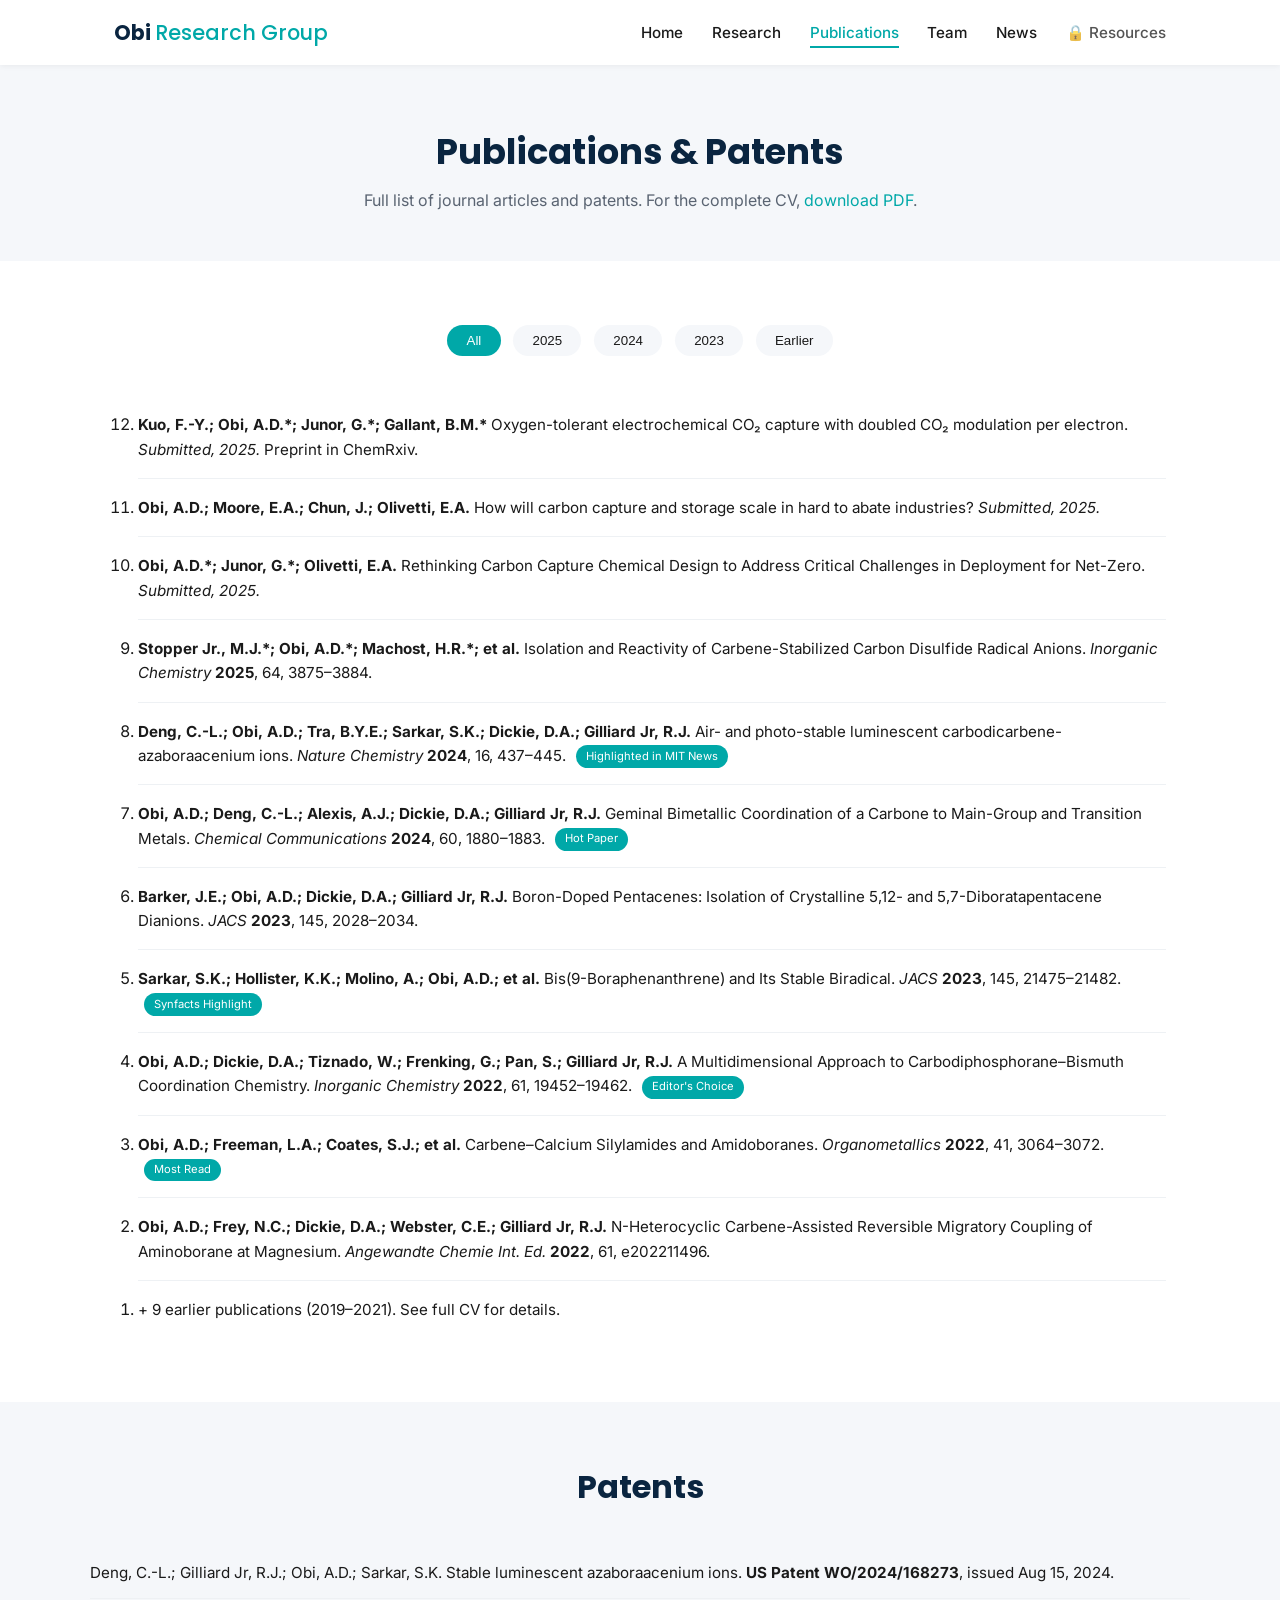
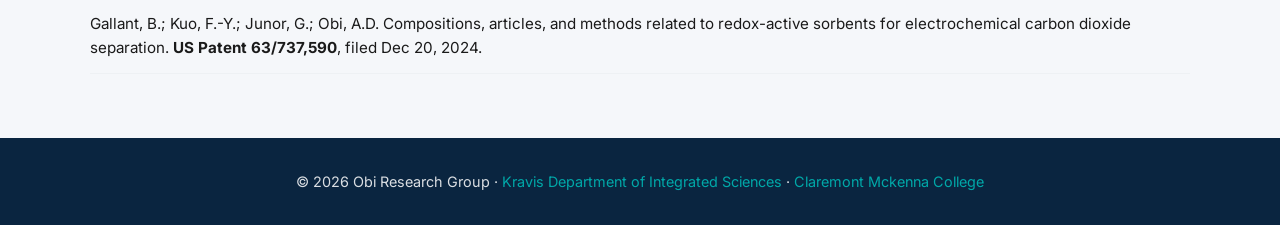
==== publications.html @ a82b8df6 "building initial page framework" ====
<!DOCTYPE html>
<html lang="en">
<head>
<meta charset="UTF-8">
<meta name="viewport" content="width=device-width, initial-scale=1.0">
<title>Publications | Obi Research Group</title>
<link href="https://fonts.googleapis.com/css2?family=Poppins:wght@500;600;700&family=Inter:wght@400;500;600&display=swap" rel="stylesheet">
<link rel="stylesheet" href="css/style.css">
</head>
<body>

<header class="site-header">
  <nav class="navbar">
    <a href="index.html" class="logo">Obi <span>Research Group</span></a>
    <button class="nav-toggle" aria-label="Toggle navigation">&#9776;</button>
    <ul class="nav-links">
      <li><a href="index.html">Home</a></li>
      <li><a href="research.html">Research</a></li>
      <li><a href="publications.html" class="active">Publications</a></li>
      <li><a href="team.html">Team</a></li>
      <li><a href="news.html">News</a></li>
      <li><a href="resources.html" class="nav-lock">🔒 Resources</a></li>
    </ul>
  </nav>
</header>

<main>
  <section class="page-hero">
    <h1>Publications & Patents</h1>
    <p>Full list of journal articles and patents. For the complete CV, <a href="#">download PDF</a>.</p>
  </section>

  <section class="section">
    <div class="filter-bar">
      <button class="filter-btn active" data-year="all">All</button>
      <button class="filter-btn" data-year="2025">2025</button>
      <button class="filter-btn" data-year="2024">2024</button>
      <button class="filter-btn" data-year="2023">2023</button>
      <button class="filter-btn" data-year="earlier">Earlier</button>
    </div>

    <ol class="pub-list" reversed>

      <li class="pub-item" data-year="2025">
        <p class="pub-citation"><strong>Kuo, F.-Y.; Obi, A.D.*; Junor, G.*; Gallant, B.M.*</strong> Oxygen-tolerant electrochemical CO₂ capture with doubled CO₂ modulation per electron. <em>Submitted, 2025.</em> Preprint in ChemRxiv.</p>
      </li>

      <li class="pub-item" data-year="2025">
        <p class="pub-citation"><strong>Obi, A.D.; Moore, E.A.; Chun, J.; Olivetti, E.A.</strong> How will carbon capture and storage scale in hard to abate industries? <em>Submitted, 2025.</em></p>
      </li>

      <li class="pub-item" data-year="2025">
        <p class="pub-citation"><strong>Obi, A.D.*; Junor, G.*; Olivetti, E.A.</strong> Rethinking Carbon Capture Chemical Design to Address Critical Challenges in Deployment for Net-Zero. <em>Submitted, 2025.</em></p>
      </li>

      <li class="pub-item" data-year="2025">
        <p class="pub-citation"><strong>Stopper Jr., M.J.*; Obi, A.D.*; Machost, H.R.*; et al.</strong> Isolation and Reactivity of Carbene-Stabilized Carbon Disulfide Radical Anions. <em>Inorganic Chemistry</em> <strong>2025</strong>, 64, 3875–3884.</p>
      </li>

      <li class="pub-item" data-year="2024">
        <p class="pub-citation"><strong>Deng, C.-L.; Obi, A.D.; Tra, B.Y.E.; Sarkar, S.K.; Dickie, D.A.; Gilliard Jr, R.J.</strong> Air- and photo-stable luminescent carbodicarbene-azaboraacenium ions. <em>Nature Chemistry</em> <strong>2024</strong>, 16, 437–445. <span class="badge">Highlighted in MIT News</span></p>
      </li>

      <li class="pub-item" data-year="2024">
        <p class="pub-citation"><strong>Obi, A.D.; Deng, C.-L.; Alexis, A.J.; Dickie, D.A.; Gilliard Jr, R.J.</strong> Geminal Bimetallic Coordination of a Carbone to Main-Group and Transition Metals. <em>Chemical Communications</em> <strong>2024</strong>, 60, 1880–1883. <span class="badge">Hot Paper</span></p>
      </li>

      <li class="pub-item" data-year="2023">
        <p class="pub-citation"><strong>Barker, J.E.; Obi, A.D.; Dickie, D.A.; Gilliard Jr, R.J.</strong> Boron-Doped Pentacenes: Isolation of Crystalline 5,12- and 5,7-Diboratapentacene Dianions. <em>JACS</em> <strong>2023</strong>, 145, 2028–2034.</p>
      </li>

      <li class="pub-item" data-year="2023">
        <p class="pub-citation"><strong>Sarkar, S.K.; Hollister, K.K.; Molino, A.; Obi, A.D.; et al.</strong> Bis(9-Boraphenanthrene) and Its Stable Biradical. <em>JACS</em> <strong>2023</strong>, 145, 21475–21482. <span class="badge">Synfacts Highlight</span></p>
      </li>

      <li class="pub-item" data-year="earlier">
        <p class="pub-citation"><strong>Obi, A.D.; Dickie, D.A.; Tiznado, W.; Frenking, G.; Pan, S.; Gilliard Jr, R.J.</strong> A Multidimensional Approach to Carbodiphosphorane–Bismuth Coordination Chemistry. <em>Inorganic Chemistry</em> <strong>2022</strong>, 61, 19452–19462. <span class="badge">Editor's Choice</span></p>
      </li>

      <li class="pub-item" data-year="earlier">
        <p class="pub-citation"><strong>Obi, A.D.; Freeman, L.A.; Coates, S.J.; et al.</strong> Carbene–Calcium Silylamides and Amidoboranes. <em>Organometallics</em> <strong>2022</strong>, 41, 3064–3072. <span class="badge">Most Read</span></p>
      </li>

      <li class="pub-item" data-year="earlier">
        <p class="pub-citation"><strong>Obi, A.D.; Frey, N.C.; Dickie, D.A.; Webster, C.E.; Gilliard Jr, R.J.</strong> N-Heterocyclic Carbene-Assisted Reversible Migratory Coupling of Aminoborane at Magnesium. <em>Angewandte Chemie Int. Ed.</em> <strong>2022</strong>, 61, e202211496.</p>
      </li>

      <li class="pub-item" data-year="earlier">
        <p class="pub-citation">+ 9 earlier publications (2019–2021). See full CV for details.</p>
      </li>

    </ol>
  </section>

  <section class="section section-alt">
    <h2 class="section-title">Patents</h2>
    <ul class="pub-list-plain">
      <li>Deng, C.-L.; Gilliard Jr, R.J.; Obi, A.D.; Sarkar, S.K. Stable luminescent azaboraacenium ions. <strong>US Patent WO/2024/168273</strong>, issued Aug 15, 2024.</li>
      <li>Gallant, B.; Kuo, F.-Y.; Junor, G.; Obi, A.D. Compositions, articles, and methods related to redox-active sorbents for electrochemical carbon dioxide separation. <strong>US Patent 63/737,590</strong>, filed Dec 20, 2024.</li>
    </ul>
  </section>
</main>

<footer class="site-footer">
  <p>&copy; <span id="year"></span> Obi Research Group · <a href="https://www.cmc.edu/kravis-department-of-integrated-sciences/">Kravis Department of Integrated Sciences</a> · <a href="https://www.cmc.edu/">Claremont Mckenna College</a></p>
</footer>

<script src="js/script.js"></script>
</body>
</html>
---- css/style.css ----
/* ===== VARIABLES ===== */
:root {
  --color-primary: #0A2540;
  --color-primary-light: #123a5e;
  --color-accent: #00A8A8;
  --color-accent-light: #4fd1d1;
  --color-bg: #FFFFFF;
  --color-bg-alt: #F5F7FA;
  --color-text: #1A1A1A;
  --color-text-light: #5A6472;
  --font-heading: 'Poppins', sans-serif;
  --font-body: 'Inter', sans-serif;
  --radius: 10px;
  --shadow: 0 4px 16px rgba(10, 37, 64, 0.08);
  --transition: 0.25s ease;
  --max-width: 1100px;
}

/* ===== RESET ===== */
* { margin: 0; padding: 0; box-sizing: border-box; }
html { scroll-behavior: smooth; }
body {
  font-family: var(--font-body);
  color: var(--color-text);
  background: var(--color-bg);
  line-height: 1.6;
}
a { text-decoration: none; color: var(--color-accent); transition: var(--transition); }
a:hover { color: var(--color-primary); }
ul { list-style: none; }
img { max-width: 100%; display: block; }
h1, h2, h3, h4 { font-family: var(--font-heading); color: var(--color-primary); line-height: 1.3; }

/* ===== HEADER / NAV ===== */
.site-header {
  position: sticky;
  top: 0;
  background: rgba(255, 255, 255, 0.95);
  backdrop-filter: blur(8px);
  box-shadow: 0 1px 6px rgba(0,0,0,0.06);
  z-index: 100;
}
.navbar {
  max-width: var(--max-width);
  margin: 0 auto;
  display: flex;
  align-items: center;
  justify-content: space-between;
  padding: 1rem 1.5rem;
}
.logo {
  font-family: var(--font-heading);
  font-weight: 700;
  font-size: 1.3rem;
  color: var(--color-primary);
}
.logo span { color: var(--color-accent); font-weight: 500; }
.nav-links {
  display: flex;
  gap: 1.8rem;
}
.nav-links a {
  color: var(--color-text);
  font-weight: 500;
  font-size: 0.95rem;
  position: relative;
}
.nav-links a.active { color: var(--color-accent); }
.nav-links a.active::after {
  content: '';
  position: absolute;
  bottom: -6px; left: 0;
  width: 100%; height: 2px;
  background: var(--color-accent);
}
.nav-lock { opacity: 0.75; font-size: 0.9rem; }
.nav-toggle {
  display: none;
  background: none;
  border: none;
  font-size: 1.5rem;
  cursor: pointer;
  color: var(--color-primary);
}

/* ===== HERO (home) ===== */
.hero {
  background: linear-gradient(135deg, var(--color-primary) 0%, var(--color-primary-light) 60%, var(--color-accent) 150%);
  color: white;
  padding: 6rem 1.5rem 5rem;
  text-align: center;
}
.hero-content { max-width: 700px; margin: 0 auto; }
.hero h1 { color: white; font-size: 2.6rem; margin-bottom: 1.2rem; }
.hero p { font-size: 1.15rem; color: rgba(255,255,255,0.9); margin-bottom: 2rem; }
.hero-buttons { display: flex; gap: 1rem; justify-content: center; flex-wrap: wrap; }

/* ===== PAGE HERO (other pages) ===== */
.page-hero {
  background: var(--color-bg-alt);
  padding: 4rem 1.5rem 3rem;
  text-align: center;
}
.page-hero h1 { font-size: 2.2rem; margin-bottom: 0.8rem; }
.page-hero p { color: var(--color-text-light); max-width: 650px; margin: 0 auto; }

/* ===== BUTTONS ===== */
.btn {
  display: inline-block;
  padding: 0.75rem 1.6rem;
  border-radius: var(--radius);
  font-weight: 600;
  font-size: 0.95rem;
  transition: var(--transition);
  border: 2px solid transparent;
  cursor: pointer;
}
.btn-primary {
  background: var(--color-accent);
  color: white;
}
.btn-primary:hover { background: var(--color-accent-light); color: white; transform: translateY(-2px); }
.btn-outline {
  border-color: white;
  color: white;
}
.btn-outline:hover { background: white; color: var(--color-primary); }
.page-hero .btn-outline, .section .btn-outline {
  border-color: var(--color-primary);
  color: var(--color-primary);
}
.section .btn-outline:hover { background: var(--color-primary); color: white; }

/* ===== STATS BAR ===== */
.stats {
  display: flex;
  justify-content: center;
  gap: 3rem;
  flex-wrap: wrap;
  padding: 3rem 1.5rem;
  background: var(--color-bg-alt);
}
.stat { text-align: center; }
.stat-number {
  display: block;
  font-family: var(--font-heading);
  font-size: 2.2rem;
  font-weight: 700;
  color: var(--color-accent);
}
.stat-label { color: var(--color-text-light); font-size: 0.9rem; }

/* ===== SECTIONS ===== */
.section {
  max-width: var(--max-width);
  margin: 0 auto;
  padding: 4rem 1.5rem;
}
.section-alt { background: var(--color-bg-alt); max-width: 100%; }
.section-alt > * { max-width: var(--max-width); margin-left: auto; margin-right: auto; }
.section-title {
  text-align: center;
  font-size: 2rem;
  margin-bottom: 2.5rem;
}
.section-subtitle {
  text-align: center;
  color: var(--color-text-light);
  margin-bottom: 2rem;
}
.center-link { text-align: center; margin-top: 2rem; }

/* ===== CARDS ===== */
.card-grid {
  display: grid;
  grid-template-columns: repeat(auto-fit, minmax(260px, 1fr));
  gap: 2rem;
}
.card {
  background: white;
  border-radius: var(--radius);
  padding: 2rem;
  box-shadow: var(--shadow);
  transition: var(--transition);
}
.card:hover { transform: translateY(-6px); }
.card-icon { font-size: 2rem; margin-bottom: 1rem; }
.card h3 { margin-bottom: 0.8rem; font-size: 1.15rem; }
.card p { color: var(--color-text-light); margin-bottom: 1rem; font-size: 0.95rem; }
.card-link { font-weight: 600; font-size: 0.9rem; }

/* ===== NEWS PREVIEW (home) ===== */
.news-preview-grid {
  display: grid;
  grid-template-columns: repeat(auto-fit, minmax(260px, 1fr));
  gap: 1.5rem;
}
.news-card {
  background: white;
  border-radius: var(--radius);
  padding: 1.5rem;
  box-shadow: var(--shadow);
}
.news-date {
  display: inline-block;
  background: var(--color-accent);
  color: white;
  font-size: 0.75rem;
  padding: 0.2rem 0.6rem;
  border-radius: 20px;
  margin-bottom: 0.8rem;
}
.news-card h4 { font-size: 1rem; margin-bottom: 0.5rem; }
.news-card p { font-size: 0.9rem; color: var(--color-text-light); }

/* ===== JOIN SECTION ===== */
.join-section { text-align: center; }
.join-grid { max-width: 700px; margin: 0 auto; text-align: left; }
.join-list { margin: 1.5rem 0; }
.join-list li { margin-bottom: 0.8rem; }
.join-list { list-style: disc; padding-left: 1.2rem; }

/* ===== RESEARCH PAGE ===== */
.research-area {
  display: grid;
  grid-template-columns: 1fr 1fr;
  gap: 3rem;
  align-items: center;
  padding: 3rem 1.5rem;
}
.research-area.reverse { direction: rtl; }
.research-area.reverse > * { direction: ltr; }
.research-text h2 { margin-bottom: 1rem; }
.research-text p { color: var(--color-text-light); margin-bottom: 1.2rem; }
.pub-tags { display: flex; gap: 0.6rem; flex-wrap: wrap; }
.pub-tags li {
  background: var(--color-bg-alt);
  color: var(--color-primary);
  font-size: 0.85rem;
  padding: 0.4rem 0.9rem;
  border-radius: 20px;
  font-weight: 500;
}
.placeholder-image {
  background: var(--color-bg-alt);
  border: 2px dashed #ccd6e0;
  border-radius: var(--radius);
  min-height: 220px;
  display: flex;
  align-items: center;
  justify-content: center;
  color: var(--color-text-light);
  font-size: 0.9rem;
}

/* ===== PUBLICATIONS PAGE ===== */
.filter-bar {
  display: flex;
  justify-content: center;
  gap: 0.8rem;
  flex-wrap: wrap;
  margin-bottom: 2.5rem;
}
.filter-btn {
  background: var(--color-bg-alt);
  border: none;
  padding: 0.5rem 1.2rem;
  border-radius: 20px;
  cursor: pointer;
  font-weight: 500;
  color: var(--color-text);
  transition: var(--transition);
}
.filter-btn.active, .filter-btn:hover {
  background: var(--color-accent);
  color: white;
}
.pub-list { padding-left: 1.5rem; }
.pub-item {
  padding: 1rem 0;
  border-bottom: 1px solid #eef1f4;
}
.pub-item:last-child { border-bottom: none; }
.pub-citation { font-size: 0.95rem; }
.pub-list-plain li {
  padding: 0.8rem 0;
  border-bottom: 1px solid #eef1f4;
  font-size: 0.95rem;
}
.badge {
  display: inline-block;
  background: var(--color-accent);
  color: white;
  font-size: 0.7rem;
  padding: 0.15rem 0.6rem;
  border-radius: 12px;
  margin-left: 0.4rem;
  vertical-align: middle;
}

/* ===== TEAM PAGE ===== */
.pi-card {
  display: grid;
  grid-template-columns: 220px 1fr;
  gap: 2.5rem;
  align-items: center;
}
.pi-photo { min-height: 220px; border-radius: var(--radius); }
.pi-title { color: var(--color-accent); font-weight: 600; margin-bottom: 1rem; }
.pi-bio p { color: var(--color-text-light); margin-bottom: 1.2rem; }
.pi-links a { margin-right: 1.2rem; font-weight: 600; font-size: 0.9rem; }

.team-grid {
  display: grid;
  grid-template-columns: repeat(auto-fit, minmax(200px, 1fr));
  gap: 2rem;
}
.team-card { background: white; border-radius: var(--radius); padding: 1.5rem; text-align: center; box-shadow: var(--shadow); }
.team-photo { min-height: 160px; border-radius: 50%; margin: 0 auto 1rem; width: 160px; }
.team-role { color: var(--color-accent); font-weight: 600; font-size: 0.85rem; }
.team-area { color: var(--color-text-light); font-size: 0.85rem; }

.alumni-grid {
  display: grid;
  grid-template-columns: 1fr 1fr;
  gap: 3rem;
}
.alumni-column h4 { margin-bottom: 1rem; }
.alumni-column li { padding: 0.4rem 0; color: var(--color-text-light); font-size: 0.95rem; }

/* ===== NEWS TIMELINE ===== */
.timeline { position: relative; padding-left: 2rem; border-left: 3px solid var(--color-bg-alt); }
.timeline-item { margin-bottom: 2.5rem; position: relative; }
.timeline-item::before {
  content: '';
  position: absolute;
  left: -2.45rem;
  top: 0.3rem;
  width: 14px; height: 14px;
  border-radius: 50%;
  background: var(--color-accent);
  border: 3px solid white;
}
.timeline-date {
  display: block;
  font-weight: 700;
  color: var(--color-primary);
  margin-bottom: 0.4rem;
  font-size: 0.9rem;
}
.timeline-content h3 { font-size: 1.1rem; margin: 0.4rem 0; }
.timeline-content p { color: var(--color-text-light); font-size: 0.95rem; }
.badge-talk { background: #4a6fa5; }
.badge-award { background: #c48f00; }
.badge-pub { background: var(--color-accent); }

/* ===== RESOURCES / PASSWORD GATE ===== */
.password-gate {
  max-width: 420px;
  margin: 0 auto;
  text-align: center;
  background: var(--color-bg-alt);
  padding: 2.5rem;
  border-radius: var(--radius);
}
.password-gate input {
  width: 100%;
  padding: 0.7rem 1rem;
  margin: 1.2rem 0;
  border: 1px solid #ccd6e0;
  border-radius: var(--radius);
  font-size: 1rem;
}
.password-error { color: #c0392b; font-size: 0.85rem; min-height: 1.2rem; }
.hidden { display: none; }
.resource-list li { padding: 0.6rem 0; font-size: 1rem; }
.resource-note { color: var(--color-text-light); font-size: 0.85rem; margin-top: 1.5rem; }

/* ===== FOOTER ===== */
.site-footer {
  background: var(--color-primary);
  color: rgba(255,255,255,0.85);
  text-align: center;
  padding: 2rem 1.5rem;
  font-size: 0.9rem;
}
.footer-links a { color: var(--color-accent-light); margin: 0 0.3rem; }

/* ===== RESPONSIVE ===== */
@media (max-width: 850px) {
  .research-area, .research-area.reverse { grid-template-columns: 1fr; direction: ltr; }
  .pi-card { grid-template-columns: 1fr; text-align: center; }
  .alumni-grid { grid-template-columns: 1fr; }
}

@media (max-width: 768px) {
  .nav-toggle { display: block; }
  .nav-links {
    display: none;
    position: absolute;
    top: 100%; left: 0; right: 0;
    background: white;
    flex-direction: column;
    padding: 1rem 1.5rem;
    box-shadow: 0 4px 10px rgba(0,0,0,0.08);
  }
  .nav-links.open { display: flex; }
  .hero h1 { font-size: 2rem; }
}
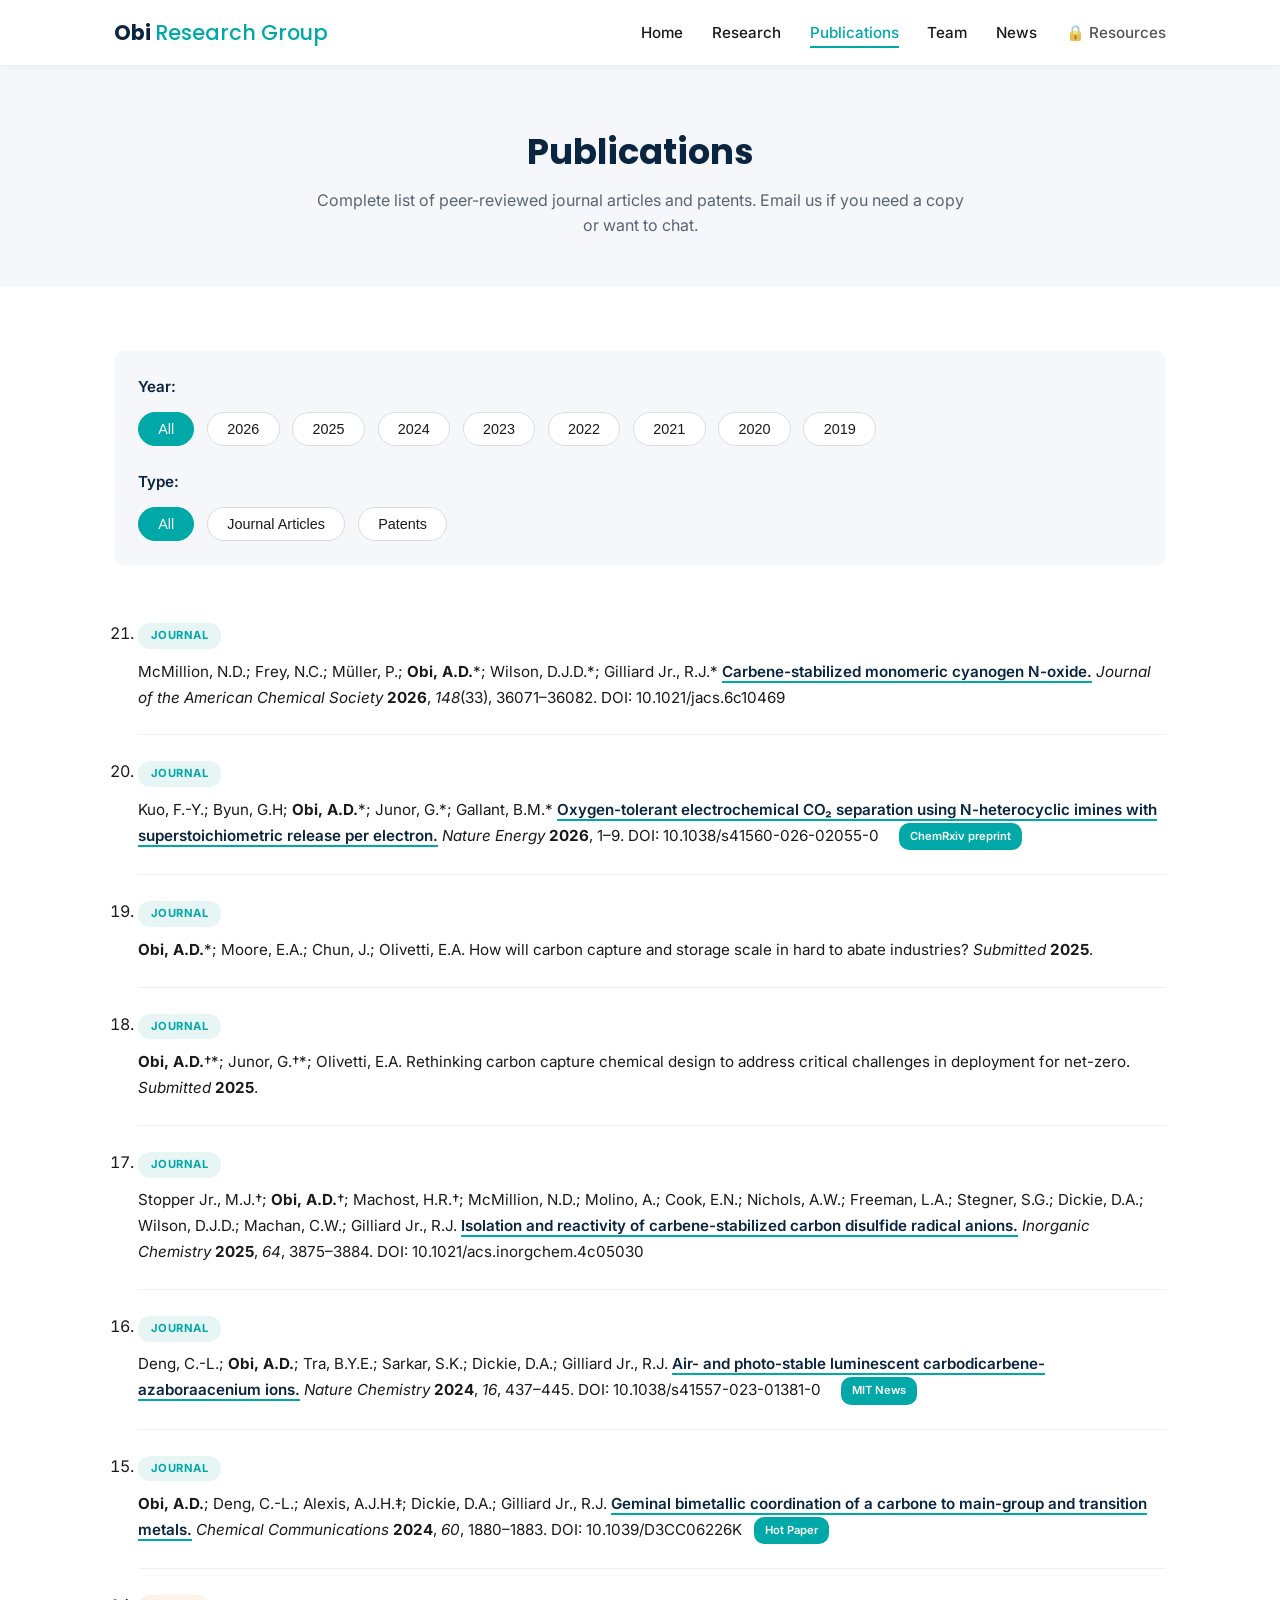
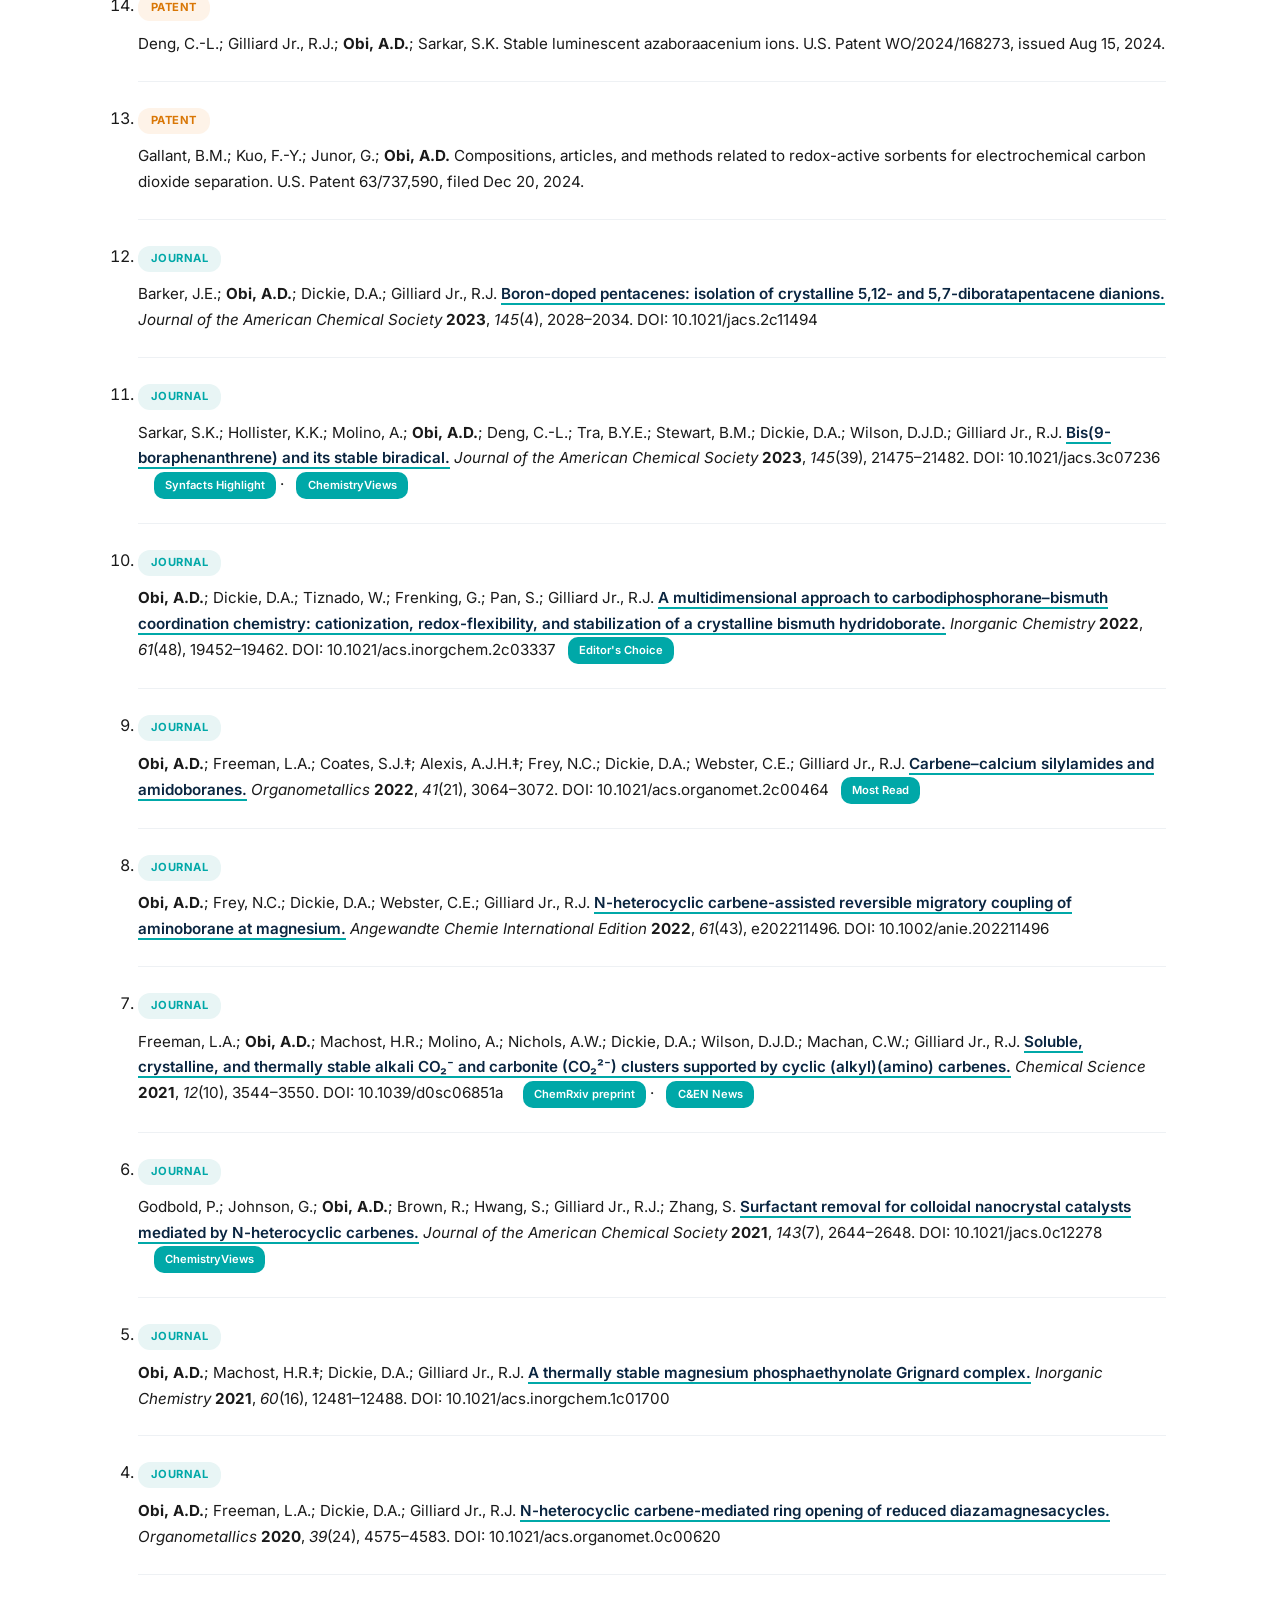
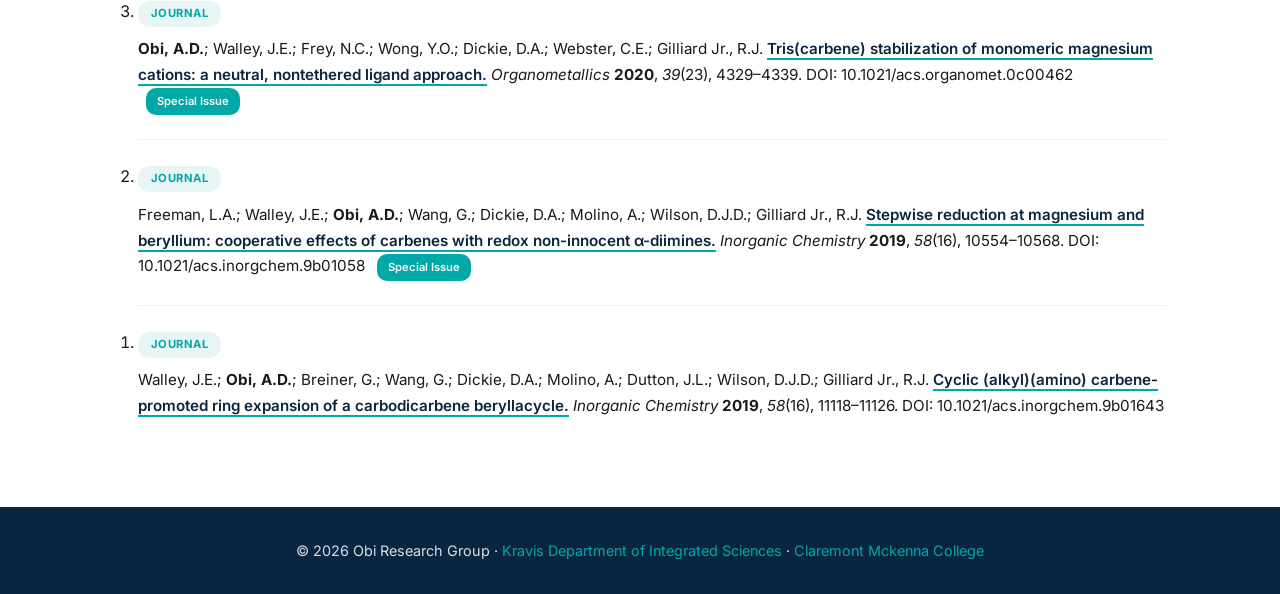
==== commit 70ff0a2e: "wholesale changes" ====
--- a/publications.html
+++ b/publications.html
@@ -26,83 +26,160 @@
 
 <main>
   <section class="page-hero">
-    <h1>Publications & Patents</h1>
-    <p>Full list of journal articles and patents. For the complete CV, <a href="#">download PDF</a>.</p>
+    <h1>Publications</h1>
+    <p>Complete list of peer-reviewed journal articles and patents. Email us if you need a copy or want to chat. </p>
   </section>
 
   <section class="section">
-    <div class="filter-bar">
-      <button class="filter-btn active" data-year="all">All</button>
-      <button class="filter-btn" data-year="2025">2025</button>
-      <button class="filter-btn" data-year="2024">2024</button>
-      <button class="filter-btn" data-year="2023">2023</button>
-      <button class="filter-btn" data-year="earlier">Earlier</button>
+    <div class="filter-controls">
+      <div class="filter-group">
+        <label>Year:</label>
+        <div class="filter-bar">
+          <button class="filter-btn active" data-filter="year" data-value="all">All</button>
+          <button class="filter-btn" data-filter="year" data-value="2026">2026</button>
+          <button class="filter-btn" data-filter="year" data-value="2025">2025</button>
+          <button class="filter-btn" data-filter="year" data-value="2024">2024</button>
+          <button class="filter-btn" data-filter="year" data-value="2023">2023</button>
+          <button class="filter-btn" data-filter="year" data-value="2022">2022</button>
+          <button class="filter-btn" data-filter="year" data-value="2021">2021</button>
+          <button class="filter-btn" data-filter="year" data-value="2020">2020</button>
+          <button class="filter-btn" data-filter="year" data-value="2019">2019</button>
+        </div>
+      </div>
+      
+      <div class="filter-group">
+        <label>Type:</label>
+        <div class="filter-bar">
+          <button class="filter-btn active" data-filter="type" data-value="all">All</button>
+          <button class="filter-btn" data-filter="type" data-value="journal">Journal Articles</button>
+          <button class="filter-btn" data-filter="type" data-value="patent">Patents</button>
+        </div>
+      </div>
     </div>
 
     <ol class="pub-list" reversed>
 
-      <li class="pub-item" data-year="2025">
-        <p class="pub-citation"><strong>Kuo, F.-Y.; Obi, A.D.*; Junor, G.*; Gallant, B.M.*</strong> Oxygen-tolerant electrochemical CO₂ capture with doubled CO₂ modulation per electron. <em>Submitted, 2025.</em> Preprint in ChemRxiv.</p>
+      <!-- 2026 JOURNAL ARTICLES -->
+      <li class="pub-item" data-year="2026" data-type="journal">
+        <span class="pub-type-badge journal-badge">Journal</span>
+        <p class="pub-citation">McMillion, N.D.; Frey, N.C.; Müller, P.; <strong>Obi, A.D.</strong>*; Wilson, D.J.D.*; Gilliard Jr., R.J.* <a href="https://doi.org/10.1021/jacs.6c10469" target="_blank" class="pub-link">Carbene-stabilized monomeric cyanogen N-oxide.</a> <em>Journal of the American Chemical Society</em> <strong>2026</strong>, <em>148</em>(33), 36071–36082. DOI: 10.1021/jacs.6c10469</p>
       </li>
 
-      <li class="pub-item" data-year="2025">
-        <p class="pub-citation"><strong>Obi, A.D.; Moore, E.A.; Chun, J.; Olivetti, E.A.</strong> How will carbon capture and storage scale in hard to abate industries? <em>Submitted, 2025.</em></p>
+      <li class="pub-item" data-year="2026" data-type="journal">
+        <span class="pub-type-badge journal-badge">Journal</span>
+        <p class="pub-citation">Kuo, F.-Y.; Byun, G.H; <strong>Obi, A.D.</strong>*; Junor, G.*; Gallant, B.M.* <a href="https://www.nature.com/articles/s41560-026-02055-0" target="_blank" class="pub-link">Oxygen-tolerant electrochemical CO₂ separation using N-heterocyclic imines with superstoichiometric release per electron.</a> <em>Nature Energy</em> <strong>2026</strong>, 1–9. DOI: 10.1038/s41560-026-02055-0 <span class="pub-links"><a href="https://doi.org/10.26434/chemrxiv-2025-dp67x" target="_blank" class="highlight-link">ChemRxiv preprint</a></span></p>
       </li>
 
-      <li class="pub-item" data-year="2025">
-        <p class="pub-citation"><strong>Obi, A.D.*; Junor, G.*; Olivetti, E.A.</strong> Rethinking Carbon Capture Chemical Design to Address Critical Challenges in Deployment for Net-Zero. <em>Submitted, 2025.</em></p>
+      <li class="pub-item" data-year="2026" data-type="journal">
+        <span class="pub-type-badge journal-badge">Journal</span>
+        <p class="pub-citation"><strong>Obi, A.D.</strong>*; Moore, E.A.; Chun, J.; Olivetti, E.A. How will carbon capture and storage scale in hard to abate industries? <em>Submitted</em> <strong>2025</strong>.</p>
       </li>
 
-      <li class="pub-item" data-year="2025">
-        <p class="pub-citation"><strong>Stopper Jr., M.J.*; Obi, A.D.*; Machost, H.R.*; et al.</strong> Isolation and Reactivity of Carbene-Stabilized Carbon Disulfide Radical Anions. <em>Inorganic Chemistry</em> <strong>2025</strong>, 64, 3875–3884.</p>
+      <li class="pub-item" data-year="2026" data-type="journal">
+        <span class="pub-type-badge journal-badge">Journal</span>
+        <p class="pub-citation"><strong>Obi, A.D.</strong>†*; Junor, G.†*; Olivetti, E.A. Rethinking carbon capture chemical design to address critical challenges in deployment for net-zero. <em>Submitted</em> <strong>2025</strong>.</p>
       </li>
 
-      <li class="pub-item" data-year="2024">
-        <p class="pub-citation"><strong>Deng, C.-L.; Obi, A.D.; Tra, B.Y.E.; Sarkar, S.K.; Dickie, D.A.; Gilliard Jr, R.J.</strong> Air- and photo-stable luminescent carbodicarbene-azaboraacenium ions. <em>Nature Chemistry</em> <strong>2024</strong>, 16, 437–445. <span class="badge">Highlighted in MIT News</span></p>
+      <!-- 2025 JOURNAL ARTICLES -->
+      <li class="pub-item" data-year="2025" data-type="journal">
+        <span class="pub-type-badge journal-badge">Journal</span>
+        <p class="pub-citation">Stopper Jr., M.J.†; <strong>Obi, A.D.</strong>†; Machost, H.R.†; McMillion, N.D.; Molino, A.; Cook, E.N.; Nichols, A.W.; Freeman, L.A.; Stegner, S.G.; Dickie, D.A.; Wilson, D.J.D.; Machan, C.W.; Gilliard Jr., R.J. <a href="https://pubs.acs.org/doi/full/10.1021/acs.inorgchem.4c05030" target="_blank" class="pub-link">Isolation and reactivity of carbene-stabilized carbon disulfide radical anions.</a> <em>Inorganic Chemistry</em> <strong>2025</strong>, <em>64</em>, 3875–3884. DOI: 10.1021/acs.inorgchem.4c05030</p>
       </li>
 
-      <li class="pub-item" data-year="2024">
-        <p class="pub-citation"><strong>Obi, A.D.; Deng, C.-L.; Alexis, A.J.; Dickie, D.A.; Gilliard Jr, R.J.</strong> Geminal Bimetallic Coordination of a Carbone to Main-Group and Transition Metals. <em>Chemical Communications</em> <strong>2024</strong>, 60, 1880–1883. <span class="badge">Hot Paper</span></p>
+      <!-- 2024 JOURNAL ARTICLES -->
+      <li class="pub-item" data-year="2024" data-type="journal">
+        <span class="pub-type-badge journal-badge">Journal</span>
+        <p class="pub-citation">Deng, C.-L.; <strong>Obi, A.D.</strong>; Tra, B.Y.E.; Sarkar, S.K.; Dickie, D.A.; Gilliard Jr., R.J. <a href="https://www.nature.com/articles/s41557-023-01381-0" target="_blank" class="pub-link">Air- and photo-stable luminescent carbodicarbene-azaboraacenium ions.</a> <em>Nature Chemistry</em> <strong>2024</strong>, <em>16</em>, 437–445. DOI: 10.1038/s41557-023-01381-0 <span class="pub-links"><a href="https://news.mit.edu/2023/chemists-create-organic-molecules-rainbow-colors-1205" target="_blank" class="highlight-link">MIT News</a></span></p>
       </li>
 
-      <li class="pub-item" data-year="2023">
-        <p class="pub-citation"><strong>Barker, J.E.; Obi, A.D.; Dickie, D.A.; Gilliard Jr, R.J.</strong> Boron-Doped Pentacenes: Isolation of Crystalline 5,12- and 5,7-Diboratapentacene Dianions. <em>JACS</em> <strong>2023</strong>, 145, 2028–2034.</p>
+      <li class="pub-item" data-year="2024" data-type="journal">
+        <span class="pub-type-badge journal-badge">Journal</span>
+        <p class="pub-citation"><strong>Obi, A.D.</strong>; Deng, C.-L.; Alexis, A.J.H.‡; Dickie, D.A.; Gilliard Jr., R.J. <a href="https://pubs.rsc.org/en/Content/ArticleLanding/2024/CC/D3CC06226K" target="_blank" class="pub-link">Geminal bimetallic coordination of a carbone to main-group and transition metals.</a> <em>Chemical Communications</em> <strong>2024</strong>, <em>60</em>, 1880–1883. DOI: 10.1039/D3CC06226K <span class="badge">Hot Paper</span></p>
       </li>
 
-      <li class="pub-item" data-year="2023">
-        <p class="pub-citation"><strong>Sarkar, S.K.; Hollister, K.K.; Molino, A.; Obi, A.D.; et al.</strong> Bis(9-Boraphenanthrene) and Its Stable Biradical. <em>JACS</em> <strong>2023</strong>, 145, 21475–21482. <span class="badge">Synfacts Highlight</span></p>
+      <!-- 2024 PATENTS -->
+      <li class="pub-item" data-year="2024" data-type="patent">
+        <span class="pub-type-badge patent-badge">Patent</span>
+        <p class="pub-citation">Deng, C.-L.; Gilliard Jr., R.J.; <strong>Obi, A.D.</strong>; Sarkar, S.K. Stable luminescent azaboraacenium ions. U.S. Patent WO/2024/168273, issued Aug 15, 2024.</p>
       </li>
 
-      <li class="pub-item" data-year="earlier">
-        <p class="pub-citation"><strong>Obi, A.D.; Dickie, D.A.; Tiznado, W.; Frenking, G.; Pan, S.; Gilliard Jr, R.J.</strong> A Multidimensional Approach to Carbodiphosphorane–Bismuth Coordination Chemistry. <em>Inorganic Chemistry</em> <strong>2022</strong>, 61, 19452–19462. <span class="badge">Editor's Choice</span></p>
+      <li class="pub-item" data-year="2024" data-type="patent">
+        <span class="pub-type-badge patent-badge">Patent</span>
+        <p class="pub-citation">Gallant, B.M.; Kuo, F.-Y.; Junor, G.; <strong>Obi, A.D.</strong> Compositions, articles, and methods related to redox-active sorbents for electrochemical carbon dioxide separation. U.S. Patent 63/737,590, filed Dec 20, 2024.</p>
       </li>
 
-      <li class="pub-item" data-year="earlier">
-        <p class="pub-citation"><strong>Obi, A.D.; Freeman, L.A.; Coates, S.J.; et al.</strong> Carbene–Calcium Silylamides and Amidoboranes. <em>Organometallics</em> <strong>2022</strong>, 41, 3064–3072. <span class="badge">Most Read</span></p>
+      <!-- 2023 JOURNAL ARTICLES -->
+      <li class="pub-item" data-year="2023" data-type="journal">
+        <span class="pub-type-badge journal-badge">Journal</span>
+        <p class="pub-citation">Barker, J.E.; <strong>Obi, A.D.</strong>; Dickie, D.A.; Gilliard Jr., R.J. <a href="https://pubs.acs.org/doi/10.1021/jacs.2c11494" target="_blank" class="pub-link">Boron-doped pentacenes: isolation of crystalline 5,12- and 5,7-diboratapentacene dianions.</a> <em>Journal of the American Chemical Society</em> <strong>2023</strong>, <em>145</em>(4), 2028–2034. DOI: 10.1021/jacs.2c11494</p>
       </li>
 
-      <li class="pub-item" data-year="earlier">
-        <p class="pub-citation"><strong>Obi, A.D.; Frey, N.C.; Dickie, D.A.; Webster, C.E.; Gilliard Jr, R.J.</strong> N-Heterocyclic Carbene-Assisted Reversible Migratory Coupling of Aminoborane at Magnesium. <em>Angewandte Chemie Int. Ed.</em> <strong>2022</strong>, 61, e202211496.</p>
+      <li class="pub-item" data-year="2023" data-type="journal">
+        <span class="pub-type-badge journal-badge">Journal</span>
+        <p class="pub-citation">Sarkar, S.K.; Hollister, K.K.; Molino, A.; <strong>Obi, A.D.</strong>; Deng, C.-L.; Tra, B.Y.E.; Stewart, B.M.; Dickie, D.A.; Wilson, D.J.D.; Gilliard Jr., R.J. <a href="https://pubs.acs.org/doi/10.1021/jacs.3c07236" target="_blank" class="pub-link">Bis(9-boraphenanthrene) and its stable biradical.</a> <em>Journal of the American Chemical Society</em> <strong>2023</strong>, <em>145</em>(39), 21475–21482. DOI: 10.1021/jacs.3c07236 <span class="pub-links"><a href="https://www.thieme-connect.com/products/ejournals/abstract/10.1055/s-0043-1772916" target="_blank" class="highlight-link">Synfacts Highlight</a> · <a href="https://www.chemistryviews.org/bis9-boraphenanthrene-and-stable-biradical-form-isolated/" target="_blank" class="highlight-link">ChemistryViews</a></span></p>
       </li>
 
-      <li class="pub-item" data-year="earlier">
-        <p class="pub-citation">+ 9 earlier publications (2019–2021). See full CV for details.</p>
+      <!-- 2022 JOURNAL ARTICLES -->
+      <li class="pub-item" data-year="2022" data-type="journal">
+        <span class="pub-type-badge journal-badge">Journal</span>
+        <p class="pub-citation"><strong>Obi, A.D.</strong>; Dickie, D.A.; Tiznado, W.; Frenking, G.; Pan, S.; Gilliard Jr., R.J. <a href="https://pubs.acs.org/doi/10.1021/acs.inorgchem.2c03337" target="_blank" class="pub-link">A multidimensional approach to carbodiphosphorane–bismuth coordination chemistry: cationization, redox-flexibility, and stabilization of a crystalline bismuth hydridoborate.</a> <em>Inorganic Chemistry</em> <strong>2022</strong>, <em>61</em>(48), 19452–19462. DOI: 10.1021/acs.inorgchem.2c03337 <span class="badge">Editor's Choice</span></p>
+      </li>
+
+      <li class="pub-item" data-year="2022" data-type="journal">
+        <span class="pub-type-badge journal-badge">Journal</span>
+        <p class="pub-citation"><strong>Obi, A.D.</strong>; Freeman, L.A.; Coates, S.J.‡; Alexis, A.J.H.‡; Frey, N.C.; Dickie, D.A.; Webster, C.E.; Gilliard Jr., R.J. <a href="https://pubs.acs.org/doi/10.1021/acs.organomet.2c00464" target="_blank" class="pub-link">Carbene–calcium silylamides and amidoboranes.</a> <em>Organometallics</em> <strong>2022</strong>, <em>41</em>(21), 3064–3072. DOI: 10.1021/acs.organomet.2c00464 <span class="badge">Most Read</span></p>
+      </li>
+
+      <li class="pub-item" data-year="2022" data-type="journal">
+        <span class="pub-type-badge journal-badge">Journal</span>
+        <p class="pub-citation"><strong>Obi, A.D.</strong>; Frey, N.C.; Dickie, D.A.; Webster, C.E.; Gilliard Jr., R.J. <a href="https://onlinelibrary.wiley.com/doi/abs/10.1002/anie.202211496" target="_blank" class="pub-link">N-heterocyclic carbene-assisted reversible migratory coupling of aminoborane at magnesium.</a> <em>Angewandte Chemie International Edition</em> <strong>2022</strong>, <em>61</em>(43), e202211496. DOI: 10.1002/anie.202211496</p>
+      </li>
+
+      <!-- 2021 JOURNAL ARTICLES -->
+      <li class="pub-item" data-year="2021" data-type="journal">
+        <span class="pub-type-badge journal-badge">Journal</span>
+        <p class="pub-citation">Freeman, L.A.; <strong>Obi, A.D.</strong>; Machost, H.R.; Molino, A.; Nichols, A.W.; Dickie, D.A.; Wilson, D.J.D.; Machan, C.W.; Gilliard Jr., R.J. <a href="https://pubs.rsc.org/en/content/articlelanding/2021/sc/d0sc06851a" target="_blank" class="pub-link">Soluble, crystalline, and thermally stable alkali CO₂⁻ and carbonite (CO₂²⁻) clusters supported by cyclic (alkyl)(amino) carbenes.</a> <em>Chemical Science</em> <strong>2021</strong>, <em>12</em>(10), 3544–3550. DOI: 10.1039/d0sc06851a <span class="pub-links"><a href="https://doi.org/10.26434/chemrxiv.12665336.v2" target="_blank" class="highlight-link">ChemRxiv preprint</a> · <a href="https://cen.acs.org/materials/inorganic-chemistry/Abundant-ingredients-make-CO2-reduction/98/i29" target="_blank" class="highlight-link">C&EN News</a></span></p>
+      </li>
+
+      <li class="pub-item" data-year="2021" data-type="journal">
+        <span class="pub-type-badge journal-badge">Journal</span>
+        <p class="pub-citation">Godbold, P.; Johnson, G.; <strong>Obi, A.D.</strong>; Brown, R.; Hwang, S.; Gilliard Jr., R.J.; Zhang, S. <a href="https://pubs.acs.org/doi/10.1021/jacs.0c12278" target="_blank" class="pub-link">Surfactant removal for colloidal nanocrystal catalysts mediated by N-heterocyclic carbenes.</a> <em>Journal of the American Chemical Society</em> <strong>2021</strong>, <em>143</em>(7), 2644–2648. DOI: 10.1021/jacs.0c12278 <span class="pub-links"><a href="https://www.chemistryviews.org/details/news/11288809/Easy_Surfactant_Removal_from_Nanocrystals/" target="_blank" class="highlight-link">ChemistryViews</a></span></p>
+      </li>
+
+      <li class="pub-item" data-year="2021" data-type="journal">
+        <span class="pub-type-badge journal-badge">Journal</span>
+        <p class="pub-citation"><strong>Obi, A.D.</strong>; Machost, H.R.‡; Dickie, D.A.; Gilliard Jr., R.J. <a href="https://pubs.acs.org/doi/10.1021/acs.inorgchem.1c01700" target="_blank" class="pub-link">A thermally stable magnesium phosphaethynolate Grignard complex.</a> <em>Inorganic Chemistry</em> <strong>2021</strong>, <em>60</em>(16), 12481–12488. DOI: 10.1021/acs.inorgchem.1c01700</p>
+      </li>
+
+      <!-- 2020 JOURNAL ARTICLES -->
+      <li class="pub-item" data-year="2020" data-type="journal">
+        <span class="pub-type-badge journal-badge">Journal</span>
+        <p class="pub-citation"><strong>Obi, A.D.</strong>; Freeman, L.A.; Dickie, D.A.; Gilliard Jr., R.J. <a href="https://pubs.acs.org/doi/10.1021/acs.organomet.0c00620" target="_blank" class="pub-link">N-heterocyclic carbene-mediated ring opening of reduced diazamagnesacycles.</a> <em>Organometallics</em> <strong>2020</strong>, <em>39</em>(24), 4575–4583. DOI: 10.1021/acs.organomet.0c00620</p>
+      </li>
+
+      <li class="pub-item" data-year="2020" data-type="journal">
+        <span class="pub-type-badge journal-badge">Journal</span>
+        <p class="pub-citation"><strong>Obi, A.D.</strong>; Walley, J.E.; Frey, N.C.; Wong, Y.O.; Dickie, D.A.; Webster, C.E.; Gilliard Jr., R.J. <a href="https://pubs.acs.org/doi/10.1021/acs.organomet.0c00462" target="_blank" class="pub-link">Tris(carbene) stabilization of monomeric magnesium cations: a neutral, nontethered ligand approach.</a> <em>Organometallics</em> <strong>2020</strong>, <em>39</em>(23), 4329–4339. DOI: 10.1021/acs.organomet.0c00462 <span class="badge">Special Issue</span></p>
+      </li>
+
+      <!-- 2019 JOURNAL ARTICLES -->
+      <li class="pub-item" data-year="2019" data-type="journal">
+        <span class="pub-type-badge journal-badge">Journal</span>
+        <p class="pub-citation">Freeman, L.A.; Walley, J.E.; <strong>Obi, A.D.</strong>; Wang, G.; Dickie, D.A.; Molino, A.; Wilson, D.J.D.; Gilliard Jr., R.J. <a href="https://pubs.acs.org/doi/10.1021/acs.inorgchem.9b01058" target="_blank" class="pub-link">Stepwise reduction at magnesium and beryllium: cooperative effects of carbenes with redox non-innocent α-diimines.</a> <em>Inorganic Chemistry</em> <strong>2019</strong>, <em>58</em>(16), 10554–10568. DOI: 10.1021/acs.inorgchem.9b01058 <span class="badge">Special Issue</span></p>
+      </li>
+
+      <li class="pub-item" data-year="2019" data-type="journal">
+        <span class="pub-type-badge journal-badge">Journal</span>
+        <p class="pub-citation">Walley, J.E.; <strong>Obi, A.D.</strong>; Breiner, G.; Wang, G.; Dickie, D.A.; Molino, A.; Dutton, J.L.; Wilson, D.J.D.; Gilliard Jr., R.J. <a href="https://pubs.acs.org/doi/10.1021/acs.inorgchem.9b01643" target="_blank" class="pub-link">Cyclic (alkyl)(amino) carbene-promoted ring expansion of a carbodicarbene beryllacycle.</a> <em>Inorganic Chemistry</em> <strong>2019</strong>, <em>58</em>(16), 11118–11126. DOI: 10.1021/acs.inorgchem.9b01643</p>
       </li>
 
     </ol>
   </section>
 
-  <section class="section section-alt">
-    <h2 class="section-title">Patents</h2>
-    <ul class="pub-list-plain">
-      <li>Deng, C.-L.; Gilliard Jr, R.J.; Obi, A.D.; Sarkar, S.K. Stable luminescent azaboraacenium ions. <strong>US Patent WO/2024/168273</strong>, issued Aug 15, 2024.</li>
-      <li>Gallant, B.; Kuo, F.-Y.; Junor, G.; Obi, A.D. Compositions, articles, and methods related to redox-active sorbents for electrochemical carbon dioxide separation. <strong>US Patent 63/737,590</strong>, filed Dec 20, 2024.</li>
-    </ul>
-  </section>
 </main>
 
 <footer class="site-footer">
-  <p>&copy; <span id="year"></span> Obi Research Group · <a href="https://www.cmc.edu/kravis-department-of-integrated-sciences/">Kravis Department of Integrated Sciences</a> · <a href="https://www.cmc.edu/">Claremont Mckenna College</a></p>
+  <p>&copy; <span id="year"></span> Obi Research Group · <a href="https://www.cmc.edu/kravis-department-of-integrated-sciences/" target="_blank">Kravis Department of Integrated Sciences</a> · <a href="https://www.cmc.edu/" target="_blank">Claremont Mckenna College</a></p>
 </footer>
 
 <script src="js/script.js"></script>
--- a/css/style.css
+++ b/css/style.css
@@ -253,49 +253,187 @@
   font-size: 0.9rem;
 }
 
-/* ===== PUBLICATIONS PAGE ===== */
+/* ===== PUBLICATIONS PAGE (updated with links) ===== */
+
+.filter-controls {
+  background: var(--color-bg-alt);
+  padding: 1.5rem;
+  border-radius: var(--radius);
+  margin-bottom: 2rem;
+}
+
+.filter-group {
+  margin-bottom: 1.5rem;
+}
+
+.filter-group:last-child {
+  margin-bottom: 0;
+}
+
+.filter-group label {
+  display: block;
+  font-weight: 600;
+  color: var(--color-primary);
+  margin-bottom: 0.8rem;
+  font-size: 0.95rem;
+}
+
 .filter-bar {
   display: flex;
-  justify-content: center;
   gap: 0.8rem;
   flex-wrap: wrap;
-  margin-bottom: 2.5rem;
-}
+}
+
 .filter-btn {
-  background: var(--color-bg-alt);
-  border: none;
+  background: white;
+  border: 1px solid #ddd;
   padding: 0.5rem 1.2rem;
   border-radius: 20px;
   cursor: pointer;
   font-weight: 500;
   color: var(--color-text);
   transition: var(--transition);
-}
-.filter-btn.active, .filter-btn:hover {
-  background: var(--color-accent);
-  color: white;
-}
-.pub-list { padding-left: 1.5rem; }
+  font-size: 0.9rem;
+}
+
+.filter-btn:hover {
+  border-color: var(--color-accent);
+  color: var(--color-accent);
+}
+
+.filter-btn.active {
+  background: var(--color-accent);
+  color: white;
+  border-color: var(--color-accent);
+}
+
+.pub-list {
+  padding-left: 1.5rem;
+}
+
 .pub-item {
-  padding: 1rem 0;
+  padding: 1.5rem 0;
   border-bottom: 1px solid #eef1f4;
-}
-.pub-item:last-child { border-bottom: none; }
-.pub-citation { font-size: 0.95rem; }
-.pub-list-plain li {
-  padding: 0.8rem 0;
-  border-bottom: 1px solid #eef1f4;
+  position: relative;
+}
+
+.pub-item:last-child {
+  border-bottom: none;
+}
+
+.pub-type-badge {
+  display: inline-block;
+  font-size: 0.7rem;
+  font-weight: 700;
+  padding: 0.25rem 0.8rem;
+  border-radius: 12px;
+  margin-bottom: 0.6rem;
+  text-transform: uppercase;
+  letter-spacing: 0.5px;
+}
+
+.journal-badge {
+  background: #e8f5f5;
+  color: var(--color-accent);
+}
+
+.patent-badge {
+  background: #fef3e8;
+  color: #d97706;
+}
+
+.pub-citation {
   font-size: 0.95rem;
-}
-.badge {
+  line-height: 1.7;
+}
+
+.pub-citation strong {
+  font-weight: 700;
+}
+
+.pub-citation em {
+  font-style: italic;
+}
+
+/* Article title links */
+.pub-link {
+  color: var(--color-primary);
+  font-weight: 600;
+  border-bottom: 2px solid var(--color-accent);
+  transition: var(--transition);
+}
+
+.pub-link:hover {
+  color: var(--color-accent);
+  border-bottom-color: var(--color-primary);
+}
+
+/* Highlight/press links */
+.pub-links {
   display: inline-block;
-  background: var(--color-accent);
-  color: white;
+  margin-left: 0.5rem;
+  white-space: nowrap;
+}
+
+.highlight-link {
+  display: inline-block;
+  color: white;
+  background: var(--color-accent);
   font-size: 0.7rem;
-  padding: 0.15rem 0.6rem;
-  border-radius: 12px;
-  margin-left: 0.4rem;
+  font-weight: 600;
+  padding: 0.25rem 0.7rem;
+  border-radius: 10px;
+  margin-left: 0.5rem;
+  transition: var(--transition);
   vertical-align: middle;
+}
+
+.highlight-link:hover {
+  background: var(--color-primary);
+  color: white;
+}
+
+.pub-citation .badge {
+  display: inline-block;
+  background: var(--color-accent);
+  color: white;
+  font-size: 0.7rem;
+  padding: 0.25rem 0.7rem;
+  border-radius: 10px;
+  margin-left: 0.5rem;
+  vertical-align: middle;
+  font-style: normal;
+  font-weight: 600;
+}
+
+.pub-stats {
+  text-align: center;
+  padding: 2rem 1.5rem;
+}
+
+.pub-stats h3 {
+  margin-bottom: 1.5rem;
+}
+
+/* Responsive for long citations on mobile */
+@media (max-width: 600px) {
+  .pub-citation {
+    font-size: 0.9rem;
+    line-height: 1.6;
+  }
+  
+  .pub-links {
+    display: block;
+    margin-left: 0;
+    margin-top: 0.6rem;
+    white-space: normal;
+  }
+  
+  .highlight-link {
+    margin-left: 0;
+    margin-right: 0.4rem;
+    margin-bottom: 0.3rem;
+  }
 }
 
 /* ===== TEAM PAGE ===== */
@@ -305,10 +443,29 @@
   gap: 2.5rem;
   align-items: center;
 }
-.pi-photo { min-height: 220px; border-radius: var(--radius); }
+.pi-placeholder { min-height: 220px; border-radius: var(--radius); }
 .pi-title { color: var(--color-accent); font-weight: 600; margin-bottom: 1rem; }
 .pi-bio p { color: var(--color-text-light); margin-bottom: 1.2rem; }
 .pi-links a { margin-right: 1.2rem; font-weight: 600; font-size: 0.9rem; }
+
+/* Make real <img> team photos behave like the placeholders did */
+.team-photo {
+  width: 160px;
+  height: 160px;
+  border-radius: 50%;      /* circular */
+  object-fit: cover;        /* crops nicely, no squishing */
+  margin: 0 auto 1rem;
+  display: block;
+  box-shadow: var(--shadow);
+}
+
+.pi-photo {
+  width: 220px;
+  height: 220px;
+  border-radius: var(--radius);  /* rounded square for PI */
+  object-fit: cover;
+  display: block;
+}
 
 .team-grid {
   display: grid;
@@ -316,7 +473,7 @@
   gap: 2rem;
 }
 .team-card { background: white; border-radius: var(--radius); padding: 1.5rem; text-align: center; box-shadow: var(--shadow); }
-.team-photo { min-height: 160px; border-radius: 50%; margin: 0 auto 1rem; width: 160px; }
+.team-placeholder { min-height: 160px; border-radius: 50%; margin: 0 auto 1rem; width: 160px; }
 .team-role { color: var(--color-accent); font-weight: 600; font-size: 0.85rem; }
 .team-area { color: var(--color-text-light); font-size: 0.85rem; }
 
